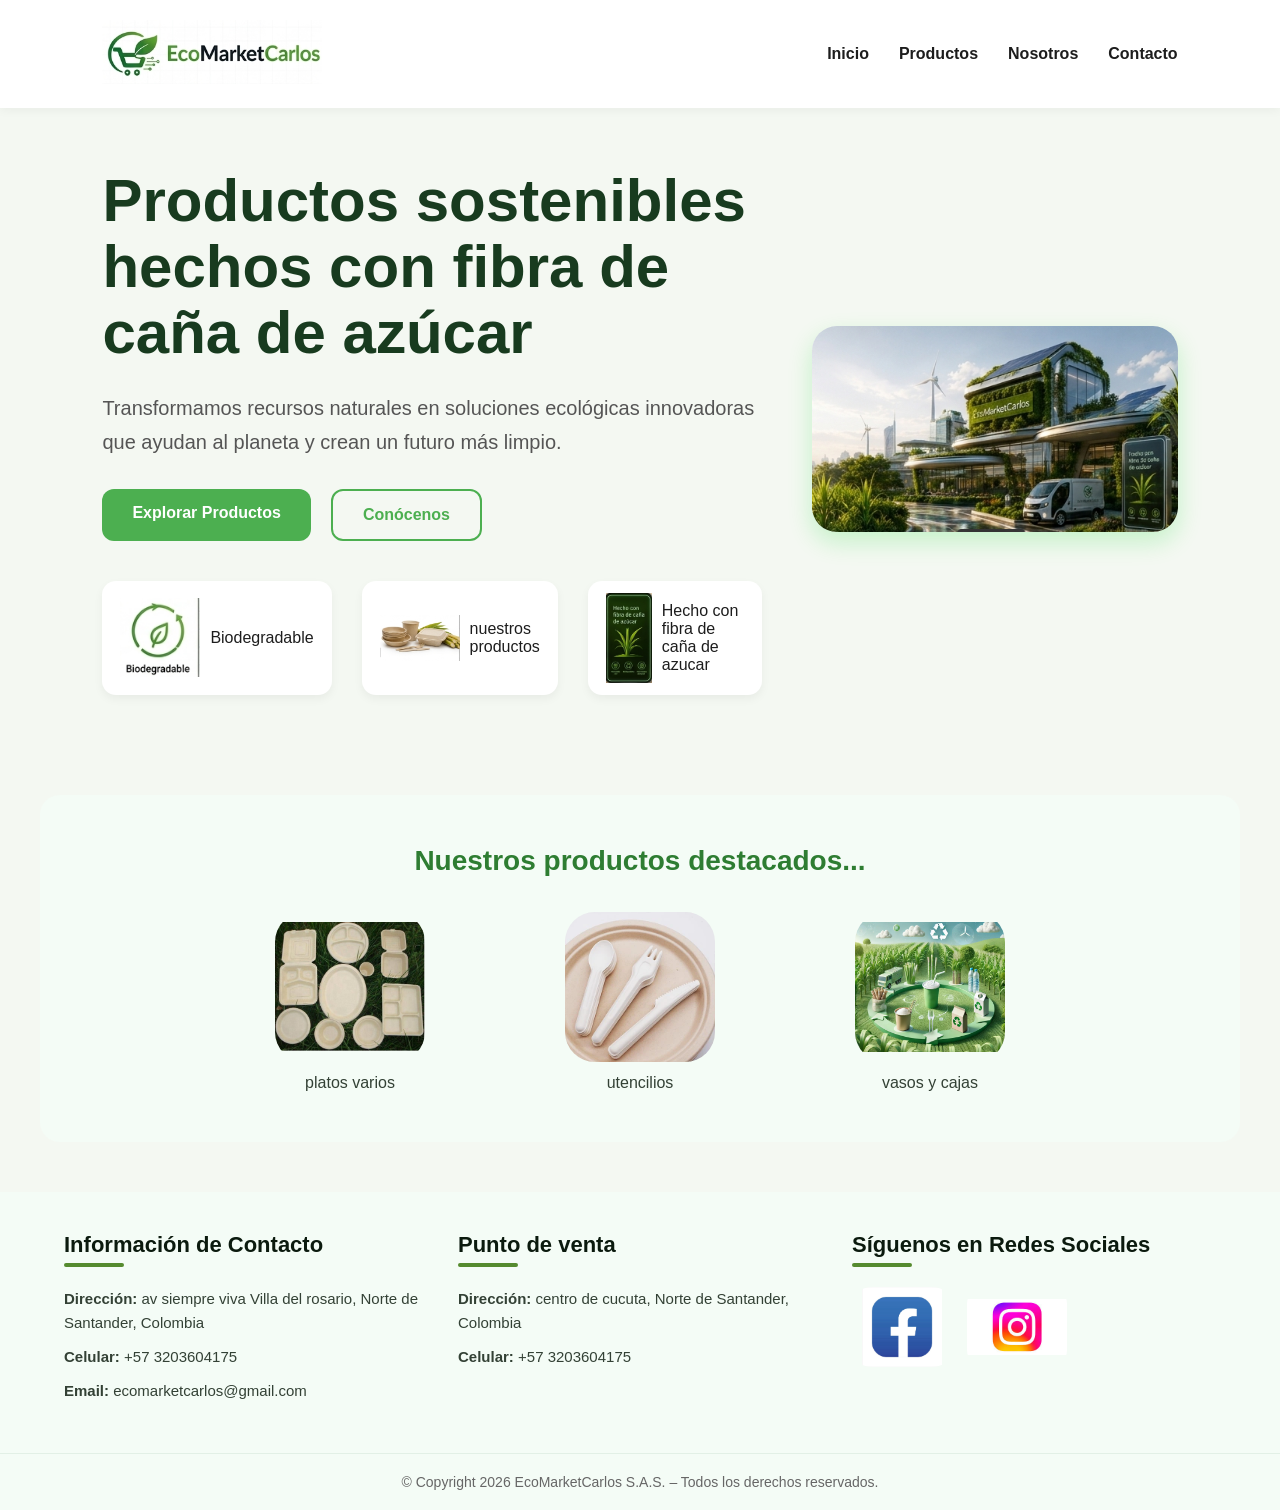
==== index.html @ f56cd826 "Segundo avance:restructuracion de archivos css crear la pagina de contacto y guardar img" ====
<!DOCTYPE html>
<html lang="es">
<head>
    <meta charset="UTF-8">
    <meta name="viewport" content="width=device-width, initial-scale=1.0">
    <title>EcoMarketCarlos</title>
    <link rel="stylesheet" href="css/main.css">
</head>
<body>
    <main class="responsive"> 
    <header>
        <div class="logo">
            <img src="img/icons/logoprincipal.png" alt="EcoMarketCarlos">
        </div>
        <nav>
        <ul class="nav-links">
            <li><a href="index.html">Inicio</a></li> 
            
            <li><a href="views/productos.html">Productos</a></li>
            <li><a href="views/sobre-nosotros.html">Nosotros</a></li>
            <li><a href="views/contacto.html">Contacto</a></li>
        </ul>
        </nav>
    </header>
        <section id="home" class="hero">

            <div class="hero-content">
        
                <div class="hero-text">
                    <h1>Productos sostenibles hechos con fibra de caña de azúcar</h1>
        
                    <p>
                        Transformamos recursos naturales en soluciones ecológicas
                        innovadoras que ayudan al planeta y crean un futuro más limpio.
                    </p>
        
                    <div class="hero-buttons">
                        <a href="views/productos.html" class="btn">
                            Explorar Productos
                        </a>
        
                        <a href="views/sobre-nosotros.html" class="btn-outline">
                            Conócenos
                        </a>
                    </div>
        
                    <div class="hero-features">
        
                        <div class="feature">
                            <img src="img/icons/biodegradable.png" alt="icono biodegradable">
                            <span>Biodegradable</span>
                        </div>
        
                        <div class="feature">
                            <img src="img/icons/vajilla.png" alt="algunos productos">
                            <span>nuestros productos</span>
                        </div>

                        <div class="feature">
                            <img src="img/icons/hechoconcaña.png" alt="icono ecológico">
                            <span>Hecho con fibra de caña de azucar</span>
                        </div>
        
                    </div>
        
                </div>
        
                <div class="hero-image">
                    <img src="img/icons/camposostenible.png" alt="EcoMarketCarlos">
                </div>
        
            </div>
        
        </section>

        <section id="home" class="destacado">
            <div class="hero-text1">
                <h2>Nuestros productos destacados...</h2>
            </div>
            <div class="hero-features1">
        
                <div class="feature1">
                    <img src="img/productos/destacados.jpg" alt="producto destacado">
                    <span>platos varios</span>
                </div>

                <div class="feature1">
                    <img src="img/productos/destacados2.webp" alt="productos destacados">
                    <span>utencilios</span>
                </div>

                <div class="feature1">
                    <img src="img/productos/destacados3.webp" alt="ecológico">
                    <span>vasos y cajas</span>
                </div>

            </div>
        </section>


            <footer class="footer">
                <div class="footer-container container">
                    
                    <div class="footer-col">
                        <h3>Información de Contacto</h3>
                        <span class="linea-decorativa"></span>
                        <ul>
                            <li><strong>Dirección:</strong> av siempre viva Villa del rosario, Norte de Santander, Colombia</li>
                            <li><strong>Celular:</strong> +57 3203604175</li>
                            <li><strong>Email:</strong> ecomarketcarlos@gmail.com</li>
                        </ul>
                    </div>
            
                    <div class="footer-col">
                        <h3>Punto de venta</h3>
                        <span class="linea-decorativa"></span>
                        <ul>
                            <li><strong>Dirección:</strong> centro de cucuta, Norte de Santander, Colombia</li>
                            <li><strong>Celular:</strong> +57 3203604175</li>
                        </ul>
                    </div>
            
                    <div class="footer-col">
                        <h3>Síguenos en Redes Sociales</h3>
                        <span class="linea-decorativa"></span>
                        <div class="footer-socials">
                            <a href="https://facebook.com" target="_blank" rel="noopener" class="social-icon fb">
                                <img src="img/icons/social-icon fb.jpg" alt="facebook">
                            </a>
                            <a href="https://instagram.com" target="_blank" rel="noopener" class="social-icon ig">
                                <img src="img/icons/social-icon ig.jpeg" alt="instagram">
                            </a>
                        </div>
                    </div>
            
                </div>
            
            <p>© Copyright 2026 EcoMarketCarlos S.A.S. – Todos los derechos reservados.</p>
        </footer>

    </main>
    
</body>
</html>
---- css/main.css ----
*{
    margin:0;
    padding:0;
    box-sizing:border-box;
}

body{
    font-family: Arial, Helvetica, sans-serif;
    background:#f4f8f2;
    color:#1d1d1d;
}
@media main {
    @media (max-width: 768px) {
        .responsive {
            flex-direction: column;
            gap: 30px;
        }
    }
    
}

header{
    display:flex;
    justify-content:space-between;
    align-items:center;
    padding:20px 8%;
    background:white;
    box-shadow:0 2px 10px rgba(0,0,0,0.05);
}

.logo img{
    width:220px;
}

.nav-links{
    display:flex;
    gap:30px;
    list-style:none;
}

.nav-links a{
    text-decoration:none;
    color:#1d1d1d;
    font-weight:600;
    transition:0.3s;
}

.nav-links a:hover{
    color:#4CAF50;
}

.hero{
    padding:60px 8%;
}

.hero-content{
    display:flex;
    align-items:center;
    justify-content:space-between;
    gap:50px;
}

.hero-text{
    flex:1;
}

.hero-text h1{
    font-size:60px;
    line-height:1.1;
    margin-bottom:25px;
    color:#183b1f;
}

.hero-text p{
    font-size:20px;
    line-height:1.7;
    margin-bottom:30px;
    color:#555;
}

.hero-buttons{
    display:flex;
    gap:20px;
    margin-bottom:40px;
}

.btn{
    background:#4CAF50;
    color:white;
    padding:15px 30px;
    border-radius:12px;
    text-decoration:none;
    font-weight:bold;
    transition:0.3s;
}

.btn:hover{
    background:#388E3C;
}

.btn-outline{
    border:2px solid #4CAF50;
    color:#4CAF50;
    padding:15px 30px;
    border-radius:12px;
    text-decoration:none;
    font-weight:bold;
    transition:0.3s;
}

.btn-outline:hover{
    background:#4CAF50;
    color:white;
}

.hero-image{
    flex:1;
}

.hero-image img{
    width:100%;
    border-radius:25px;
    box-shadow:0 10px 25px rgba(8, 218, 36, 0.2);
}
.hero-image img:hover{
    transform:scale(1.05);
    transition:0.3s;
}

.hero-features{
    display:flex;
    gap:30px;
}

.feature{
    display:flex;
    align-items:center;
    gap:10px;
    background:white;
    padding:12px 18px;
    border-radius:14px;
    box-shadow:0 4px 10px rgba(0,0,0,0.05);
}

.feature img{
    width:80px;
    height:90px;
    object-fit:contain;
}


.destacado {
    background-color: #f4fcf6; 
    padding: 50px 20px;
    border-radius: 20px;
    max-width: 1200px;
    margin: 40px auto; 
    
    display: flex;
    flex-direction: column;
    align-items: center; 
    gap: 35px;
}


.hero-text1 h2 {
    color: #2e7d32; 
    font-size: 28px;
    text-align: center;
    margin: 0;
    font-weight: 700;
}

.hero-features1 {
    display: flex;
    flex-direction: row; 
    justify-content: center; 
    gap: 140px; 
    width: 100%;
}


.feature1 {
    display: flex;
    flex-direction: column; 
    align-items: center; 
    text-align: center;
}

.feature1 img {
    width: 150px;
    height: 150px;
    object-fit: contain;
    border-radius: 20%;
    margin-bottom: 12px; /* Separa la imagen de la etiqueta de texto */
    transition: transform 0.3s ease;
}

/* Efecto elegante al pasar el cursor sobre las imágenes */
.feature1 img:hover {
    transform: scale(1.05);
}

/* El texto de tus productos (platos varios, utensilios, etc.) */
.feature1 span {
    font-size: 16px;
    color: #334135;
    font-weight: 500;
    display: block;
}

/* 5. RESPONSIVE (Si se abre en un celular, se acomodan una debajo de otra) */
@media (max-width: 768px) {
    .hero-features {
        flex-direction: column; /* Cambia de fila a columna */
        align-items: center;
        gap: 30px;
    }
}


footer {
    background-color: #f4fcf6; 
    padding: 40px 0 20px 0;
    margin-top: 50px;
    font-family: Arial, Helvetica, sans-serif;
}

/* Contenedor que alinea las 3 columnas de datos */
.footer-container {
    display: flex;
    justify-content: space-between;
    gap: 30px;
    max-width: 1200px;
    width: 90%;
    margin: 0 auto; /* Centra el contenido */
}


.footer-col {
    flex: 1;
}

.footer-col h3 {
    font-size: 22px;
    color: #0b1a0e; 
    margin-bottom: 5px
}


.linea-decorativa {
    display: block;
    width: 60px;
    height: 4px;
    background-color: #558b2f;
    margin-bottom: 20px;
    border-radius: 2px
}

/* Quitar puntos de lista*/
.footer-col ul {
    list-style: none;
    padding: 0
}

.footer-col ul li {
    font-size: 15px;
    line-height: 1.6;
    color: #334135;
    margin-bottom: 10px;
}

.footer-socials {
    display: flex;
    gap: 15px;
    margin-top: 10px;
}


.footer-socials img {
    width: 100px;  
    height: 80px;
    object-fit: contain;
    border-radius: 20%;
    transition: 0.3s;
}

.footer-socials img:hover {
    transform: scale(1.1);
}


footer > p {
    text-align: center;
    font-size: 14px;
    color: #666;
    margin-top: 40px;
    padding-top: 20px;
    border-top: 1px solid #e2f0e6;
}


@media (max-width: 768px) {
    .footer-container {
        flex-direction: column;
        gap: 30px;
    }
}
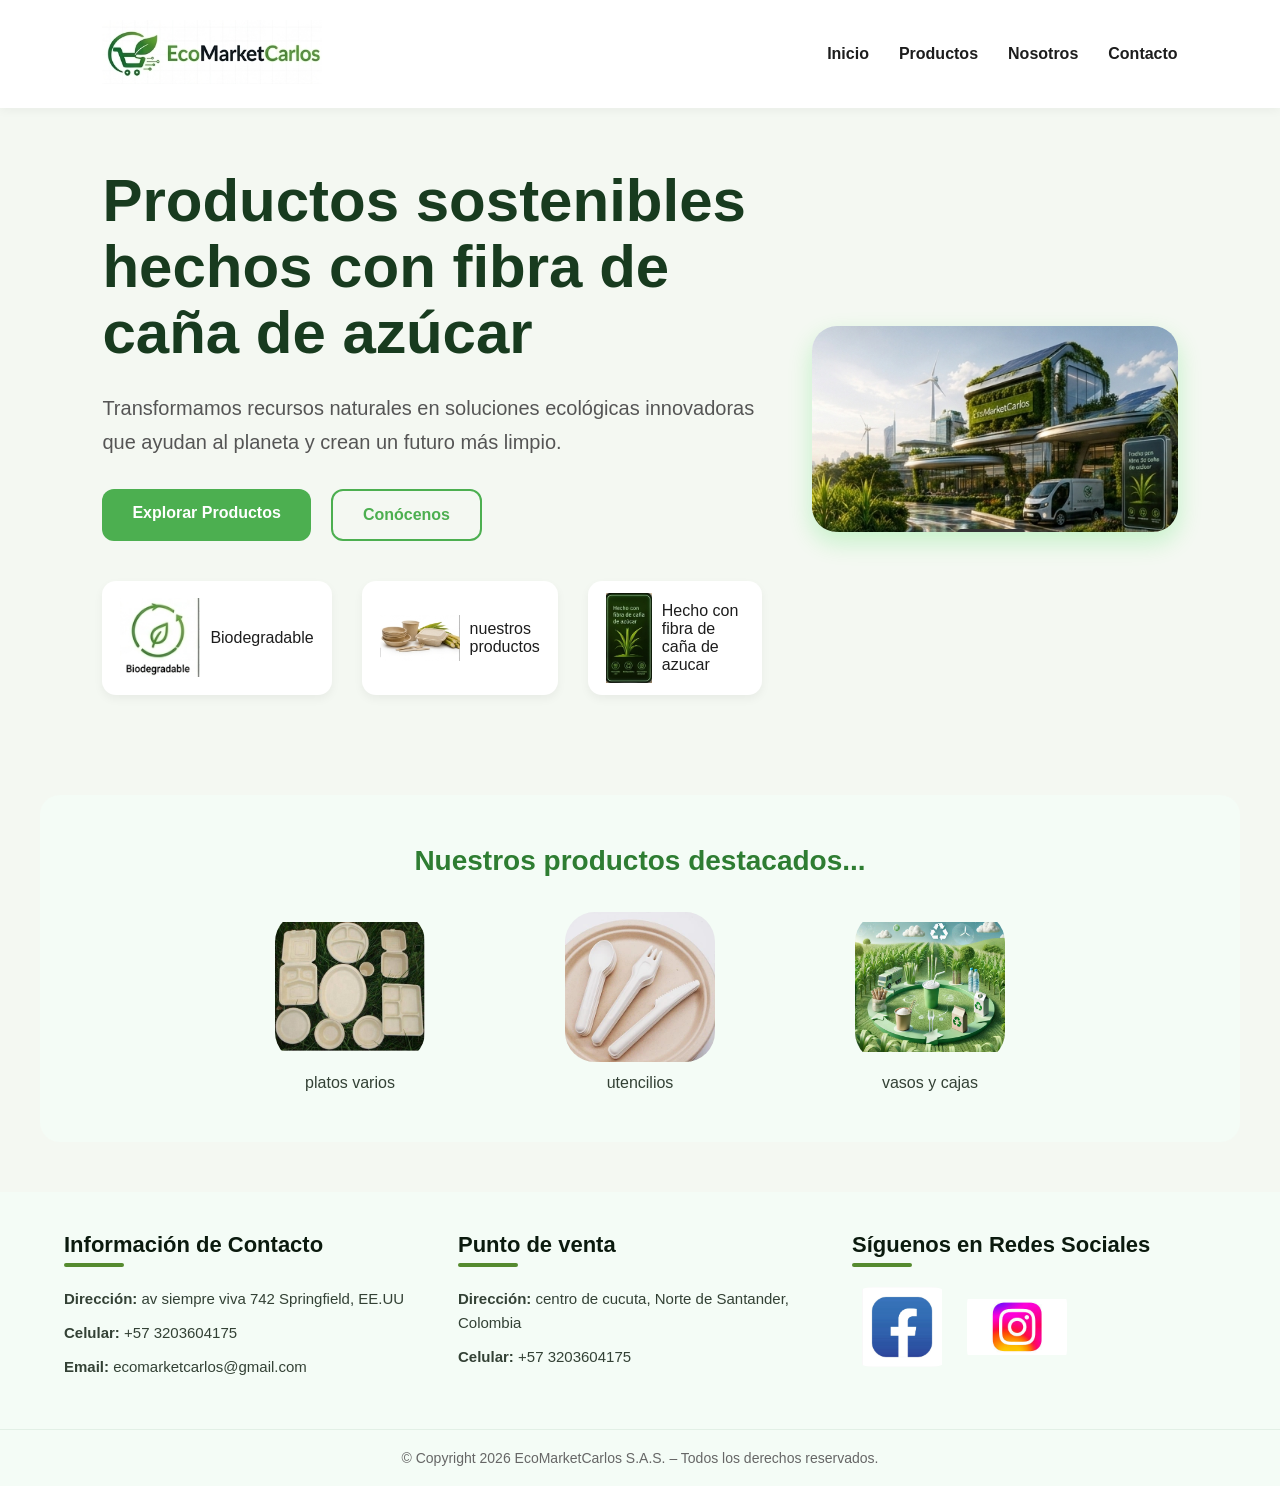
==== commit af287296: "Tercer avance: Estructura de catálogo en Grid, filtros de navegación y menú fijo" ====
--- a/index.html
+++ b/index.html
@@ -105,7 +105,7 @@
                         <h3>Información de Contacto</h3>
                         <span class="linea-decorativa"></span>
                         <ul>
-                            <li><strong>Dirección:</strong> av siempre viva Villa del rosario, Norte de Santander, Colombia</li>
+                            <li><strong>Dirección:</strong> av siempre viva 742 Springfield, EE.UU</li>
                             <li><strong>Celular:</strong> +57 3203604175</li>
                             <li><strong>Email:</strong> ecomarketcarlos@gmail.com</li>
                         </ul>
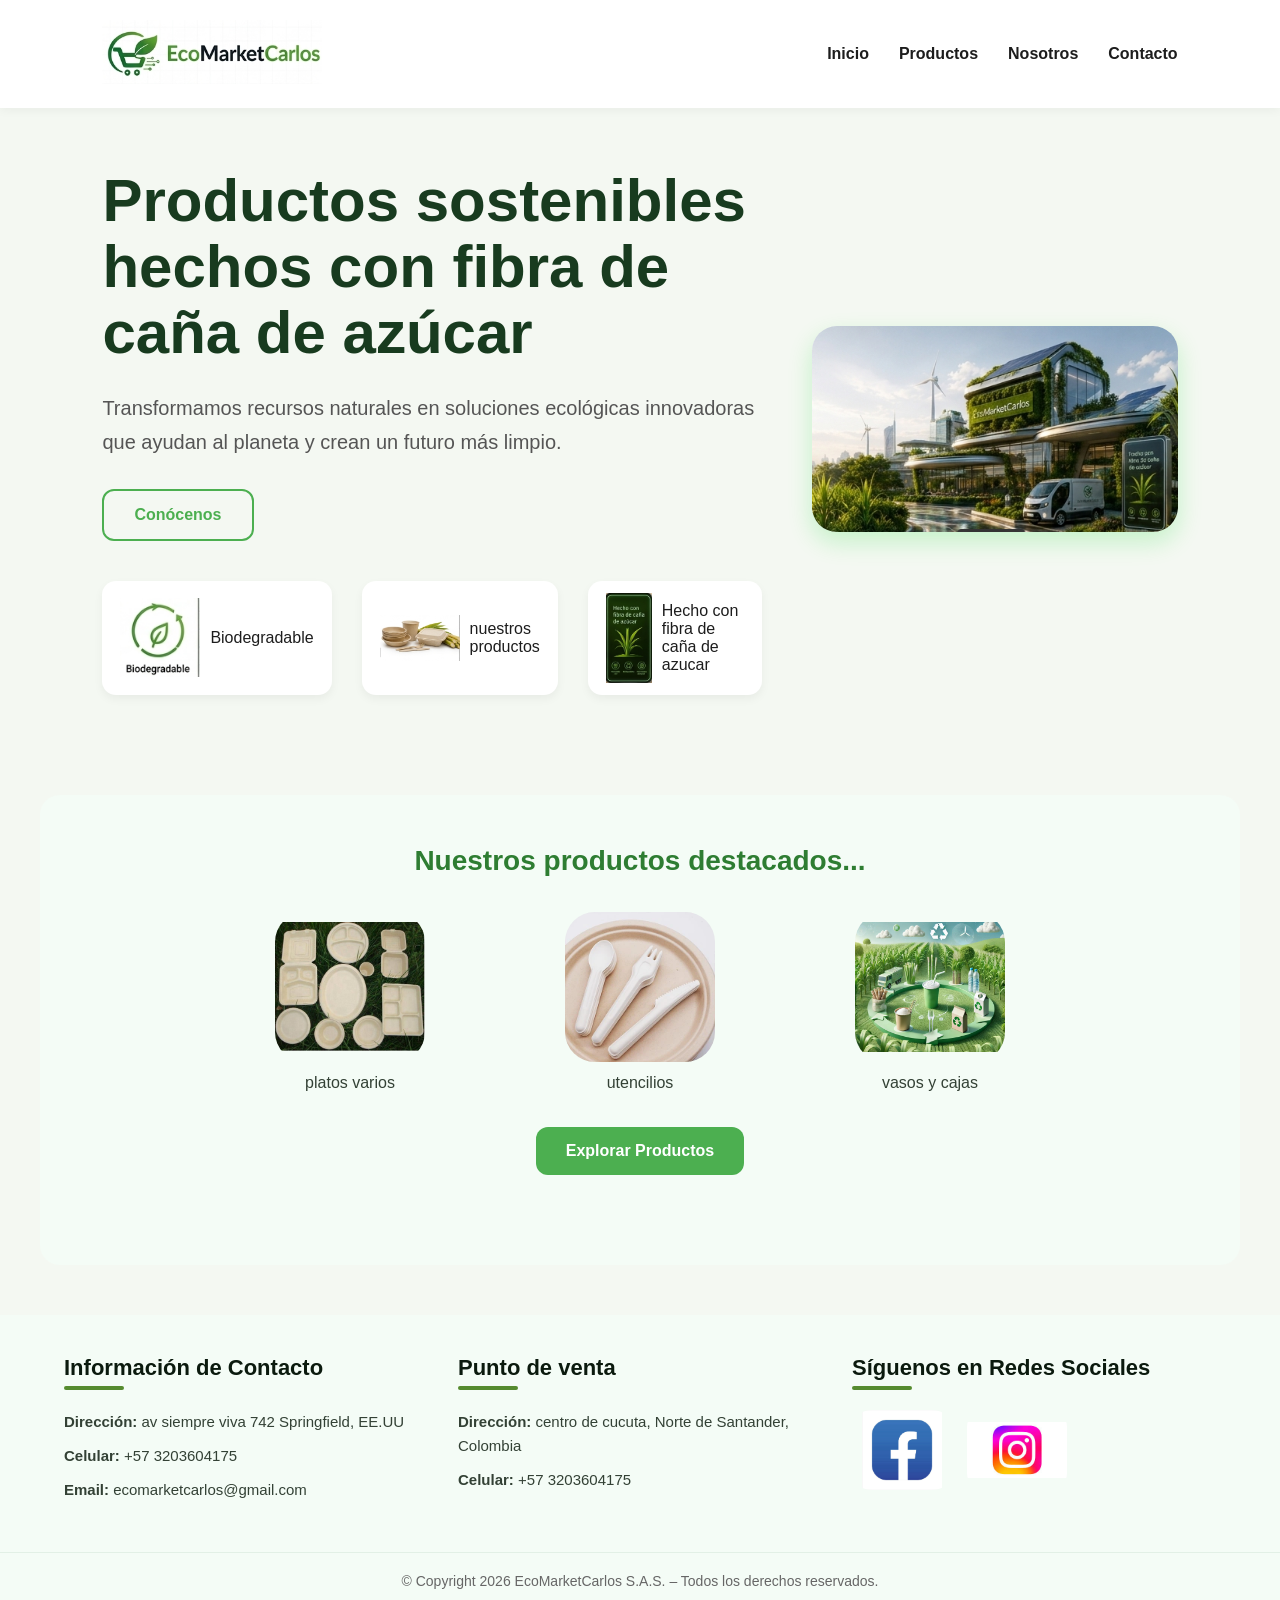
==== commit 7b401044: "Feat: Cuarto avance - Sistema de filtrado, detalles y documentacion README" ====
--- a/index.html
+++ b/index.html
@@ -35,10 +35,6 @@
                     </p>
         
                     <div class="hero-buttons">
-                        <a href="views/productos.html" class="btn">
-                            Explorar Productos
-                        </a>
-        
                         <a href="views/sobre-nosotros.html" class="btn-outline">
                             Conócenos
                         </a>
@@ -95,13 +91,18 @@
                 </div>
 
             </div>
+            <div class="hero-buttons">
+                <a href="views/productos.html" class="btn">
+                            Explorar Productos
+                        </a>
+            </div>
         </section>
 
 
             <footer class="footer">
-                <div class="footer-container container">
+                <div class="footer-container">
                     
-                    <div class="footer-col">
+                    <div class="footer-inf">
                         <h3>Información de Contacto</h3>
                         <span class="linea-decorativa"></span>
                         <ul>
@@ -111,7 +112,7 @@
                         </ul>
                     </div>
             
-                    <div class="footer-col">
+                    <div class="footer-inf">
                         <h3>Punto de venta</h3>
                         <span class="linea-decorativa"></span>
                         <ul>
@@ -120,7 +121,7 @@
                         </ul>
                     </div>
             
-                    <div class="footer-col">
+                    <div class="footer-inf">
                         <h3>Síguenos en Redes Sociales</h3>
                         <span class="linea-decorativa"></span>
                         <div class="footer-socials">
--- a/css/main.css
+++ b/css/main.css
@@ -9,15 +9,13 @@
     background:#f4f8f2;
     color:#1d1d1d;
 }
-@media main {
+
     @media (max-width: 768px) {
         .responsive {
             flex-direction: column;
             gap: 30px;
         }
     }
-    
-}
 
 header{
     display:flex;
@@ -192,16 +190,15 @@
     height: 150px;
     object-fit: contain;
     border-radius: 20%;
-    margin-bottom: 12px; /* Separa la imagen de la etiqueta de texto */
+    margin-bottom: 12px; 
     transition: transform 0.3s ease;
 }
 
-/* Efecto elegante al pasar el cursor sobre las imágenes */
+
 .feature1 img:hover {
     transform: scale(1.05);
 }
 
-/* El texto de tus productos (platos varios, utensilios, etc.) */
 .feature1 span {
     font-size: 16px;
     color: #334135;
@@ -209,7 +206,7 @@
     display: block;
 }
 
-/* 5. RESPONSIVE (Si se abre en un celular, se acomodan una debajo de otra) */
+
 @media (max-width: 768px) {
     .hero-features {
         flex-direction: column; /* Cambia de fila a columna */
@@ -226,7 +223,6 @@
     font-family: Arial, Helvetica, sans-serif;
 }
 
-/* Contenedor que alinea las 3 columnas de datos */
 .footer-container {
     display: flex;
     justify-content: space-between;
@@ -236,17 +232,15 @@
     margin: 0 auto; /* Centra el contenido */
 }
 
-
-.footer-col {
+.footer-inf {
     flex: 1;
 }
 
-.footer-col h3 {
+.footer-inf h3 {
     font-size: 22px;
     color: #0b1a0e; 
     margin-bottom: 5px
 }
-
 
 .linea-decorativa {
     display: block;
@@ -257,13 +251,12 @@
     border-radius: 2px
 }
 
-/* Quitar puntos de lista*/
-.footer-col ul {
+.footer-inf ul {
     list-style: none;
     padding: 0
 }
 
-.footer-col ul li {
+.footer-inf ul li {
     font-size: 15px;
     line-height: 1.6;
     color: #334135;
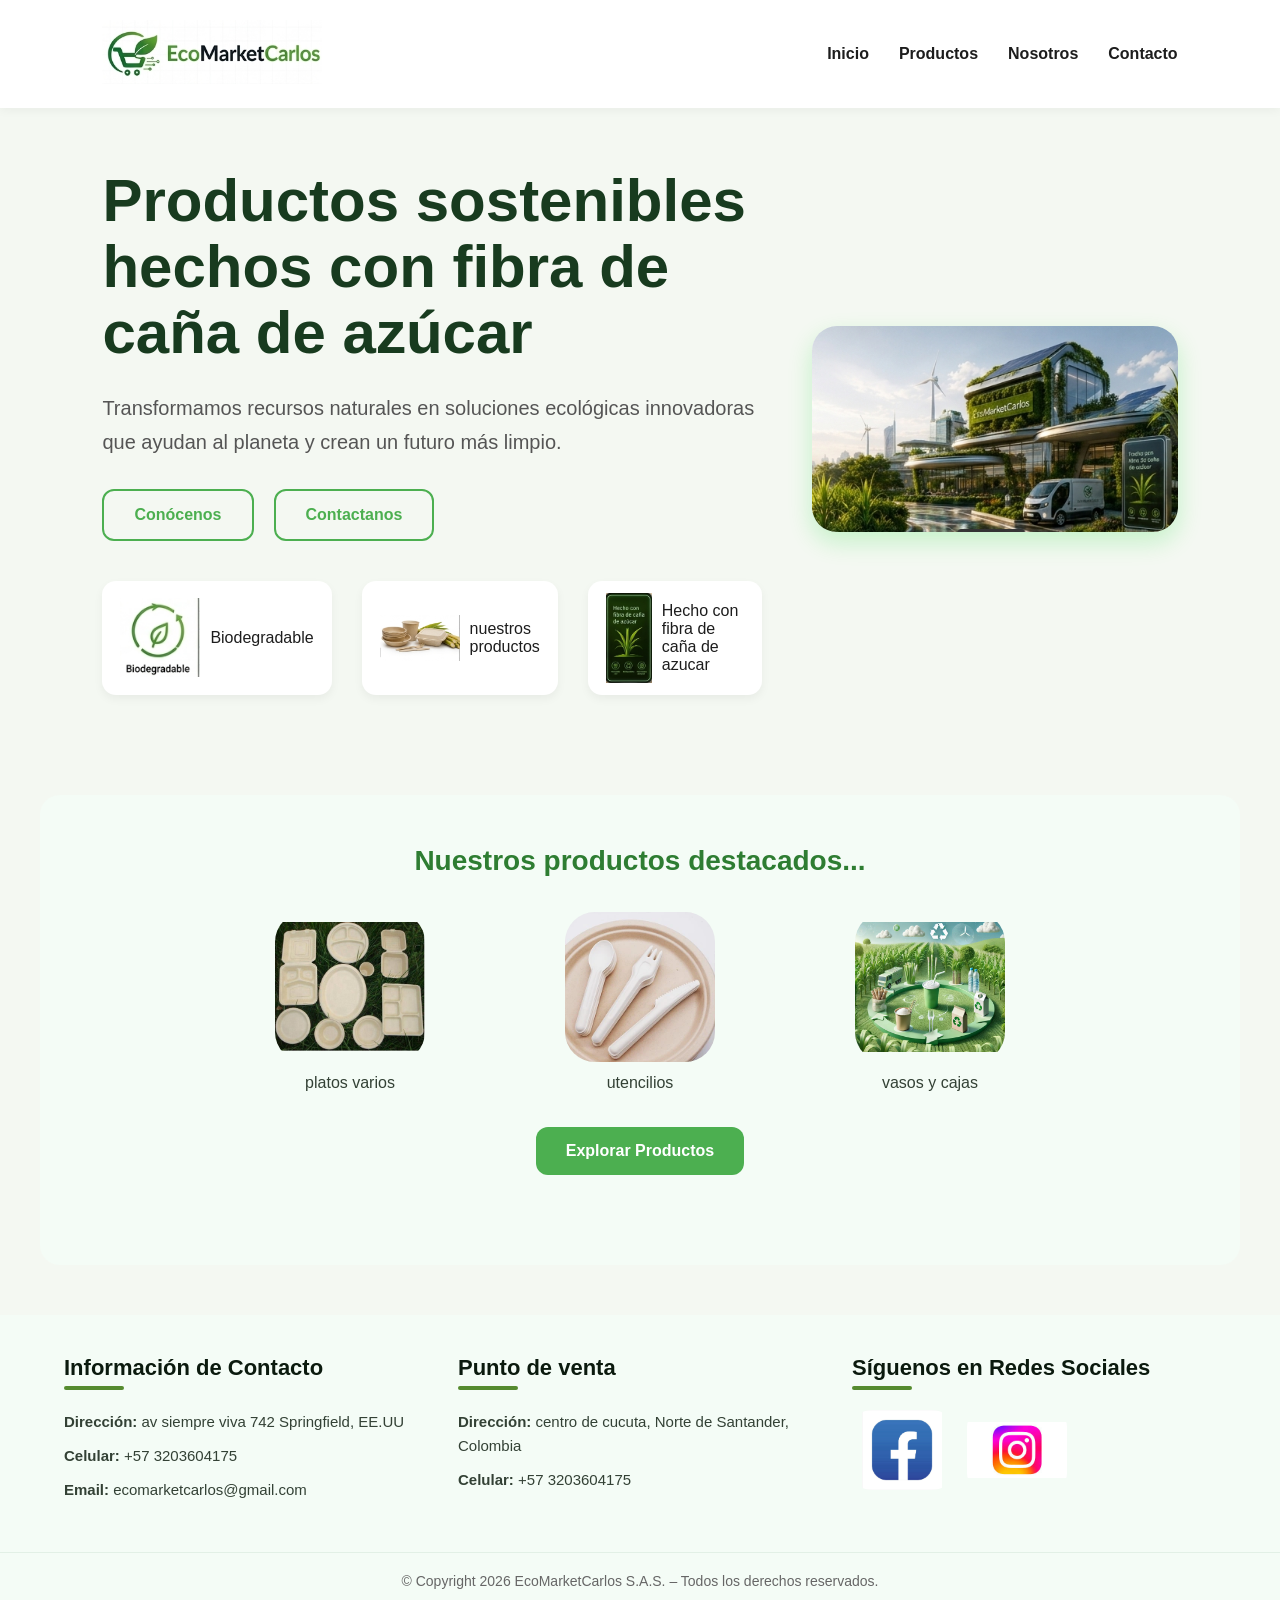
==== commit ae830f73: "quinto avance: Diseño responsive del catálogo y variables CSS" ====
--- a/index.html
+++ b/index.html
@@ -4,6 +4,7 @@
     <meta charset="UTF-8">
     <meta name="viewport" content="width=device-width, initial-scale=1.0">
     <title>EcoMarketCarlos</title>
+    <link rel="icon" href="img/icons/iconotitulo.svg" type="image/svg+xml">
     <link rel="stylesheet" href="css/main.css">
 </head>
 <body>
@@ -37,6 +38,9 @@
                     <div class="hero-buttons">
                         <a href="views/sobre-nosotros.html" class="btn-outline">
                             Conócenos
+                        </a>
+                        <a href="views/contacto.html" class="btn-outline">
+                            Contactanos
                         </a>
                     </div>
         
--- a/css/main.css
+++ b/css/main.css
@@ -1,168 +1,184 @@
-*{
-    margin:0;
-    padding:0;
-    box-sizing:border-box;
-}
-
-body{
+:root {
+    --color-principal: #4CAF50;
+    --color-principal-hover: #388E3C;
+    --color-texto-oscuro: #1d1d1d;
+    --color-texto-medio: #555555;
+    --color-texto-claro: #666666;
+    --verde-titulo: #183b1f;
+    --verde-subtitulo: #2e7d32;
+    --verde-decorativo: #558b2f;
+    --verde-texto-card: #334135;
+    --fondo-pagina: #f4f8f2;
+    --fondo-seccion: #f4fcf6;
+    --fondo-blanco: #ffffff;
+    --borde-footer: #e2f0e6;
+    --sombra-suave: rgba(0, 0, 0, 0.05);
+    --sombra-hero-img: rgba(8, 218, 36, 0.2);
+}
+
+* {
+    margin: 0;
+    padding: 0;
+    box-sizing: border-box;
+}
+
+body {
     font-family: Arial, Helvetica, sans-serif;
-    background:#f4f8f2;
-    color:#1d1d1d;
-}
-
-    @media (max-width: 768px) {
-        .responsive {
-            flex-direction: column;
-            gap: 30px;
-        }
+    background: var(--fondo-pagina);
+    color: var(--color-texto-oscuro);
+}
+
+@media (max-width: 768px) {
+    .responsive {
+        flex-direction: column;
+        gap: 30px;
     }
-
-header{
-    display:flex;
-    justify-content:space-between;
-    align-items:center;
-    padding:20px 8%;
-    background:white;
-    box-shadow:0 2px 10px rgba(0,0,0,0.05);
-}
-
-.logo img{
-    width:220px;
-}
-
-.nav-links{
-    display:flex;
-    gap:30px;
-    list-style:none;
-}
-
-.nav-links a{
-    text-decoration:none;
-    color:#1d1d1d;
-    font-weight:600;
-    transition:0.3s;
-}
-
-.nav-links a:hover{
-    color:#4CAF50;
-}
-
-.hero{
-    padding:60px 8%;
-}
-
-.hero-content{
-    display:flex;
-    align-items:center;
-    justify-content:space-between;
-    gap:50px;
-}
-
-.hero-text{
-    flex:1;
-}
-
-.hero-text h1{
-    font-size:60px;
-    line-height:1.1;
-    margin-bottom:25px;
-    color:#183b1f;
-}
-
-.hero-text p{
-    font-size:20px;
-    line-height:1.7;
-    margin-bottom:30px;
-    color:#555;
-}
-
-.hero-buttons{
-    display:flex;
-    gap:20px;
-    margin-bottom:40px;
-}
-
-.btn{
-    background:#4CAF50;
-    color:white;
-    padding:15px 30px;
-    border-radius:12px;
-    text-decoration:none;
-    font-weight:bold;
-    transition:0.3s;
-}
-
-.btn:hover{
-    background:#388E3C;
-}
-
-.btn-outline{
-    border:2px solid #4CAF50;
-    color:#4CAF50;
-    padding:15px 30px;
-    border-radius:12px;
-    text-decoration:none;
-    font-weight:bold;
-    transition:0.3s;
-}
-
-.btn-outline:hover{
-    background:#4CAF50;
-    color:white;
-}
-
-.hero-image{
-    flex:1;
-}
-
-.hero-image img{
-    width:100%;
-    border-radius:25px;
-    box-shadow:0 10px 25px rgba(8, 218, 36, 0.2);
-}
-.hero-image img:hover{
-    transform:scale(1.05);
-    transition:0.3s;
-}
-
-.hero-features{
-    display:flex;
-    gap:30px;
-}
-
-.feature{
-    display:flex;
-    align-items:center;
-    gap:10px;
-    background:white;
-    padding:12px 18px;
-    border-radius:14px;
-    box-shadow:0 4px 10px rgba(0,0,0,0.05);
-}
-
-.feature img{
-    width:80px;
-    height:90px;
-    object-fit:contain;
-}
-
+}
+
+header {
+    display: flex;
+    justify-content: space-between;
+    align-items: center;
+    padding: 20px 8%;
+    background: var(--fondo-blanco);
+    box-shadow: 0 2px 10px var(--sombra-suave);
+}
+
+.logo img {
+    width: 220px;
+}
+
+.nav-links {
+    display: flex;
+    gap: 30px;
+    list-style: none;
+}
+
+.nav-links a {
+    text-decoration: none;
+    color: var(--color-texto-oscuro);
+    font-weight: 600;
+    transition: 0.3s;
+}
+
+.nav-links a:hover {
+    color: var(--color-principal);
+}
+
+.hero {
+    padding: 60px 8%;
+}
+
+.hero-content {
+    display: flex;
+    align-items: center;
+    justify-content: space-between;
+    gap: 50px;
+}
+
+.hero-text {
+    flex: 1;
+}
+
+.hero-text h1 {
+    font-size: 60px;
+    line-height: 1.1;
+    margin-bottom: 25px;
+    color: var(--verde-titulo);
+}
+
+.hero-text p {
+    font-size: 20px;
+    line-height: 1.7;
+    margin-bottom: 30px;
+    color: var(--color-texto-medio);
+}
+
+.hero-buttons {
+    display: flex;
+    gap: 20px;
+    margin-bottom: 40px;
+}
+
+.btn {
+    background: var(--color-principal);
+    color: var(--fondo-blanco);
+    padding: 15px 30px;
+    border-radius: 12px;
+    text-decoration: none;
+    font-weight: bold;
+    transition: 0.3s;
+}
+
+.btn:hover {
+    background: var(--color-principal-hover);
+}
+
+.btn-outline {
+    border: 2px solid var(--color-principal);
+    color: var(--color-principal);
+    padding: 15px 30px;
+    border-radius: 12px;
+    text-decoration: none;
+    font-weight: bold;
+    transition: 0.3s;
+}
+
+.btn-outline:hover {
+    background: var(--color-principal);
+    color: var(--fondo-blanco);
+}
+
+.hero-image {
+    flex: 1;
+}
+
+.hero-image img {
+    width: 100%;
+    border-radius: 25px;
+    box-shadow: 0 10px 25px var(--sombra-hero-img);
+}
+
+.hero-image img:hover {
+    transform: scale(1.05);
+    transition: 0.3s;
+}
+
+.hero-features {
+    display: flex;
+    gap: 30px;
+}
+
+.feature {
+    display: flex;
+    align-items: center;
+    gap: 10px;
+    background: var(--fondo-blanco);
+    padding: 12px 18px;
+    border-radius: 14px;
+    box-shadow: 0 4px 10px var(--sombra-suave);
+}
+
+.feature img {
+    width: 80px;
+    height: 90px;
+    object-fit: contain;
+}
 
 .destacado {
-    background-color: #f4fcf6; 
+    background-color: var(--fondo-seccion); 
     padding: 50px 20px;
     border-radius: 20px;
     max-width: 1200px;
     margin: 40px auto; 
-    
     display: flex;
     flex-direction: column;
     align-items: center; 
     gap: 35px;
 }
 
-
 .hero-text1 h2 {
-    color: #2e7d32; 
+    color: var(--verde-subtitulo); 
     font-size: 28px;
     text-align: center;
     margin: 0;
@@ -176,7 +192,6 @@
     gap: 140px; 
     width: 100%;
 }
-
 
 .feature1 {
     display: flex;
@@ -194,30 +209,27 @@
     transition: transform 0.3s ease;
 }
 
-
 .feature1 img:hover {
     transform: scale(1.05);
 }
 
 .feature1 span {
     font-size: 16px;
-    color: #334135;
+    color: var(--verde-texto-card);
     font-weight: 500;
     display: block;
 }
 
-
 @media (max-width: 768px) {
     .hero-features {
-        flex-direction: column; /* Cambia de fila a columna */
+        flex-direction: column; 
         align-items: center;
         gap: 30px;
     }
 }
 
-
 footer {
-    background-color: #f4fcf6; 
+    background-color: var(--fondo-seccion); 
     padding: 40px 0 20px 0;
     margin-top: 50px;
     font-family: Arial, Helvetica, sans-serif;
@@ -229,7 +241,7 @@
     gap: 30px;
     max-width: 1200px;
     width: 90%;
-    margin: 0 auto; /* Centra el contenido */
+    margin: 0 auto;
 }
 
 .footer-inf {
@@ -238,28 +250,28 @@
 
 .footer-inf h3 {
     font-size: 22px;
-    color: #0b1a0e; 
-    margin-bottom: 5px
+    color: #0b1a0e;
+    margin-bottom: 5px;
 }
 
 .linea-decorativa {
     display: block;
     width: 60px;
     height: 4px;
-    background-color: #558b2f;
+    background-color: var(--verde-decorativo);
     margin-bottom: 20px;
-    border-radius: 2px
+    border-radius: 2px;
 }
 
 .footer-inf ul {
     list-style: none;
-    padding: 0
+    padding: 0;
 }
 
 .footer-inf ul li {
     font-size: 15px;
     line-height: 1.6;
-    color: #334135;
+    color: var(--verde-texto-card);
     margin-bottom: 10px;
 }
 
@@ -268,7 +280,6 @@
     gap: 15px;
     margin-top: 10px;
 }
-
 
 .footer-socials img {
     width: 100px;  
@@ -282,16 +293,14 @@
     transform: scale(1.1);
 }
 
-
 footer > p {
     text-align: center;
     font-size: 14px;
-    color: #666;
+    color: var(--color-texto-claro);
     margin-top: 40px;
     padding-top: 20px;
-    border-top: 1px solid #e2f0e6;
-}
-
+    border-top: 1px solid var(--borde-footer);
+}
 
 @media (max-width: 768px) {
     .footer-container {
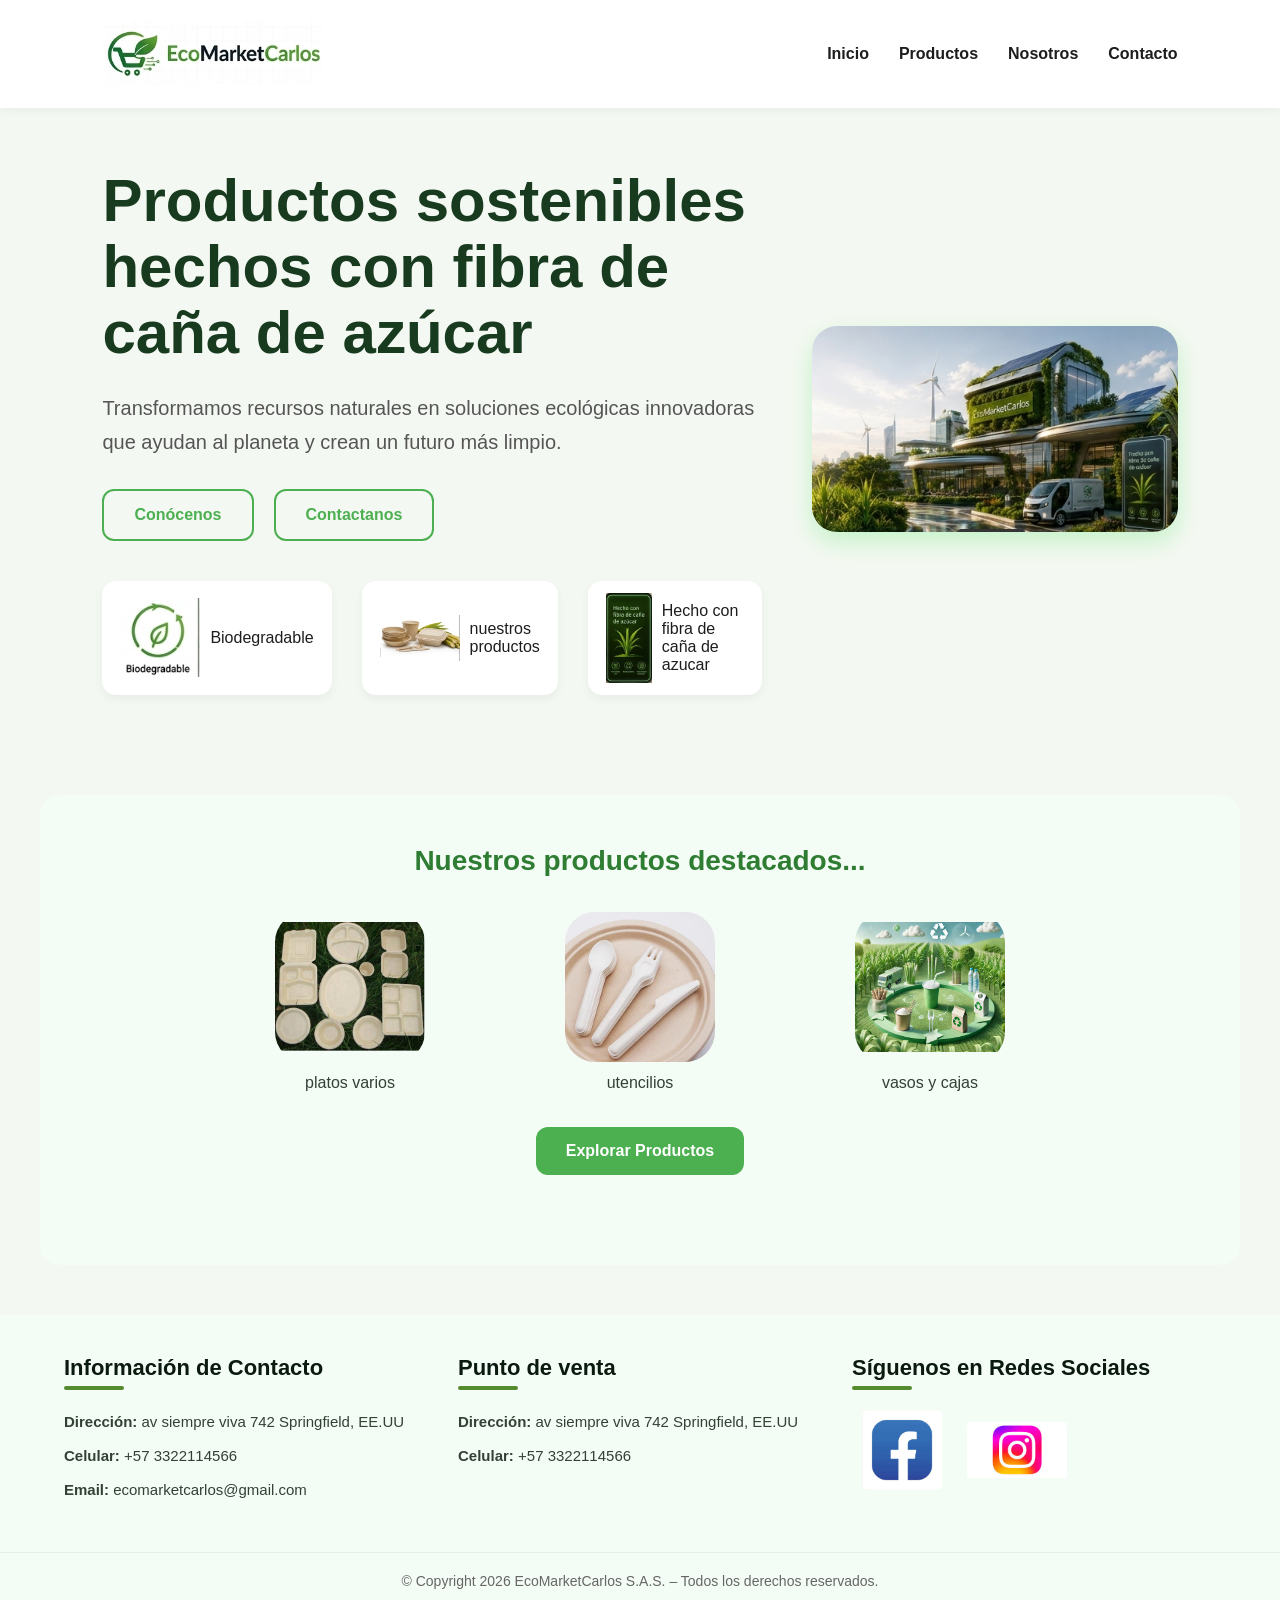
==== commit 1c2b9ba5: "modificacion de algunos detalles" ====
--- a/index.html
+++ b/index.html
@@ -111,7 +111,7 @@
                         <span class="linea-decorativa"></span>
                         <ul>
                             <li><strong>Dirección:</strong> av siempre viva 742 Springfield, EE.UU</li>
-                            <li><strong>Celular:</strong> +57 3203604175</li>
+                            <li><strong>Celular:</strong> +57 3322114566</li>
                             <li><strong>Email:</strong> ecomarketcarlos@gmail.com</li>
                         </ul>
                     </div>
@@ -120,8 +120,8 @@
                         <h3>Punto de venta</h3>
                         <span class="linea-decorativa"></span>
                         <ul>
-                            <li><strong>Dirección:</strong> centro de cucuta, Norte de Santander, Colombia</li>
-                            <li><strong>Celular:</strong> +57 3203604175</li>
+                            <li><strong>Dirección:</strong> av siempre viva 742 Springfield, EE.UU</li>
+                            <li><strong>Celular:</strong> +57 3322114566</li>
                         </ul>
                     </div>
             
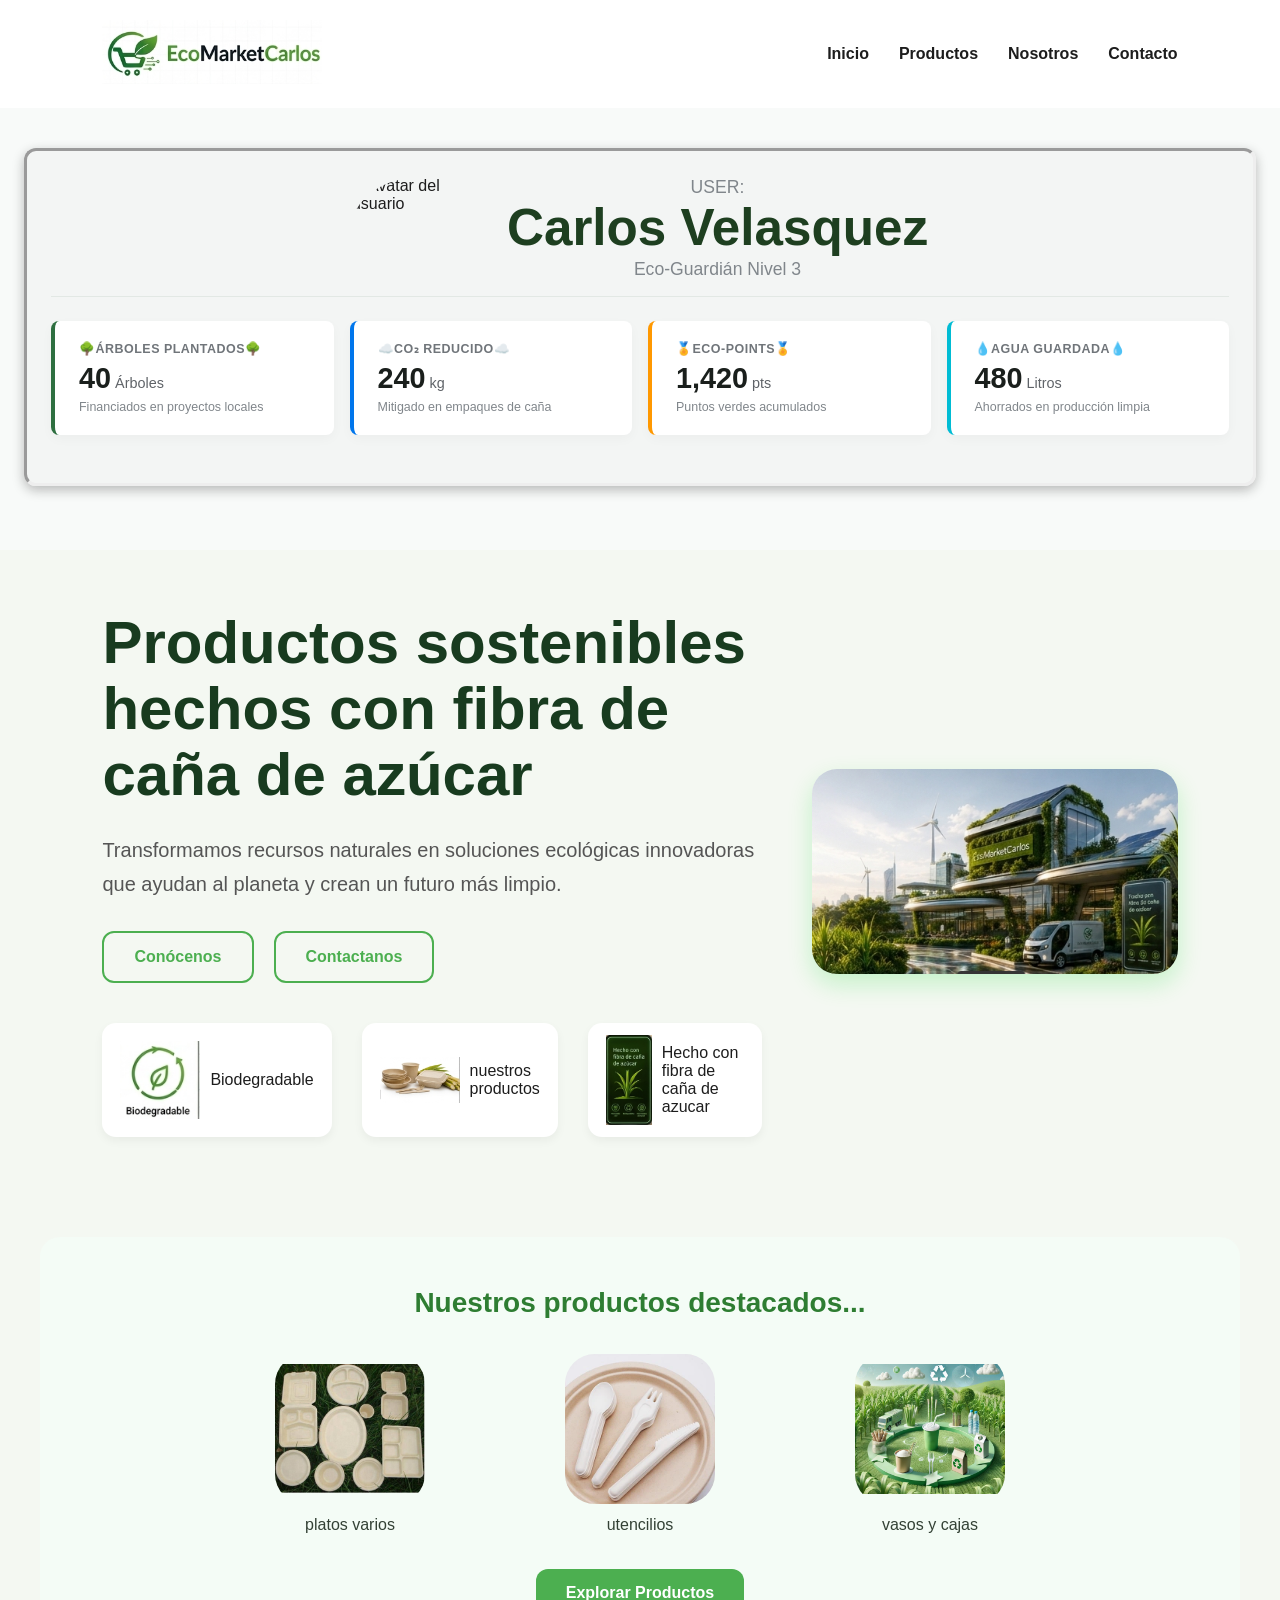
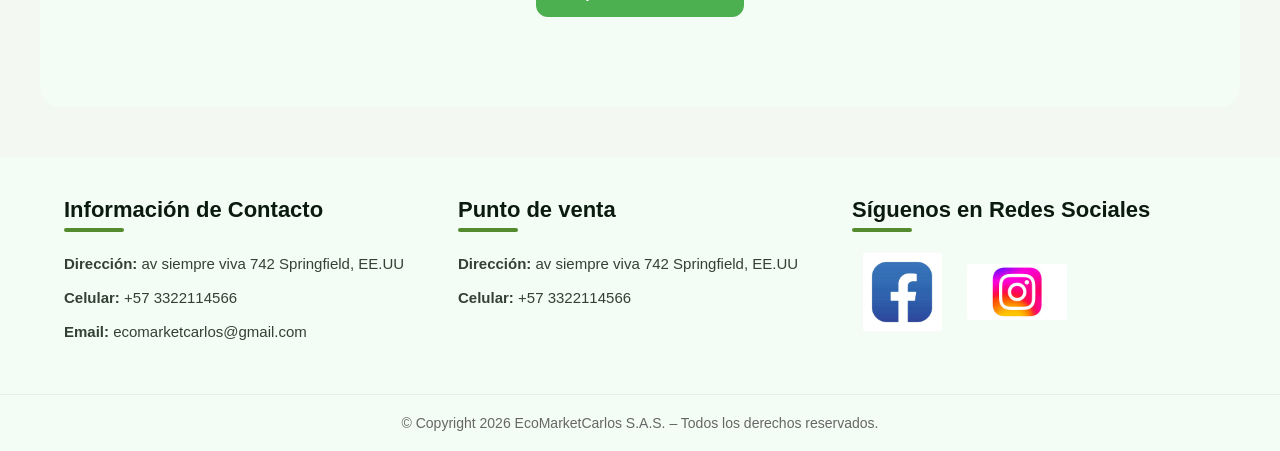
==== commit 4339309d: "feat:examen dashboard" ====
--- a/index.html
+++ b/index.html
@@ -23,6 +23,86 @@
         </ul>
         </nav>
     </header>
+
+            <section class="dashboard">
+
+                <div class="profile-widget">
+                    <div class="profile-header">
+                        <img src="https://pbs.twimg.com/media/CvNSChYWEAAUKeg.jpg" alt="Avatar del usuario" class="avatar">
+                        <div class="user-info">
+                        <p>USER:</p>
+                        <h2>Carlos Velasquez</h2>
+                        <p>Eco-Guardián Nivel 3</p>
+                        </div>
+                    </div>
+    
+                <div class="grid">
+                
+                <a href="#arboles" class="card card-border-green">
+                    <div class="title">🌳ÁRBOLES PLANTADOS🌳</div>
+                    <div class="value">40 <small>Árboles</small></div>
+                    <div class="subtitle">Financiados en proyectos locales</div>
+                </a>
+            
+                <a href="#co2" class="card card-border-blue">
+                    <div class="title">☁️CO₂ REDUCIDO☁️</div>
+                    <div class="value">240 <small>kg</small></div>
+                    <div class="subtitle">Mitigado en empaques de caña</div>
+                </a>
+            
+                <a href="#points" class="card card-border-orange">
+                    <div class="title">🏅ECO-POINTS🏅</div>
+                    <div class="value">1,420 <small>pts</small></div>
+                    <div class="subtitle">Puntos verdes acumulados</div>
+                </a>
+            
+                <a href="#agua" class="card card-border-cyan">
+                    <div class="title">💧AGUA GUARDADA💧</div>
+                    <div class="value">480 <small>Litros</small></div>
+                    <div class="subtitle">Ahorrados en producción limpia</div>
+                </a>
+            
+                </div>
+            
+                <div class="container">
+                
+                <div id="arboles" class="panel">
+                    <h3>🌳 Historial de Reforestación Activa</h3>
+                    <div class="chart-sim">
+                    <div class="bar" style="height: 20%;" data-txt="Ene:04/2026"></div>
+                    <div class="bar" style="height: 45%;" data-txt="Feb:07/2026"></div>
+                    <div class="bar" style="height: 70%;" data-txt="Mar:12/2026"></div>
+                    <div class="bar" style="height: 90%;" data-txt="abril:18/2026"></div>
+                    </div>
+                    <a href="#" class="close-btn">✕ Cerrar detalle</a>
+                </div>
+            
+                <div id="co2" class="panel">
+                    <h3>☁️ Desglose de Emisiones de CO₂ Mitigadas</h3>
+                    <p>Este mes has evitado el equivalente al impacto de un coche recorriendo 1,200 km gracias al uso de materiales compostables.</p>
+                    <a href="#" class="close-btn">✕ Cerrar detalle</a>
+                </div>
+            
+                <div id="points" class="panel">
+                    <h3>🏅 Últimos Movimientos de Eco-Points</h3>
+                    <div class="informacion2">
+                    <div class="item"><span>🛒 Compra EcoMarketCarlos</span> <strong>+150 pts</strong></div>
+                    <div class="item"><span>🔋 Uso Calculadora Huella</span> <strong>+50 pts</strong></div>
+                    </div>
+                    <a href="#" class="close-btn">✕ Cerrar detalle</a>
+                </div>
+            
+                <div id="agua" class="panel">
+                    <h3>💧 Impacto de Conservación Hídrica</h3>
+                    <p>Tus 480 Litros guardados equivalen al agua necesaria para mantener un árbol nativo hidratado durante todo un año.</p>
+                    <a href="#" class="close-btn">✕ Cerrar detalle</a>
+                </div>
+            
+                </div>
+            
+            </section>
+
+        
         <section id="home" class="hero">
 
             <div class="hero-content">
--- a/css/main.css
+++ b/css/main.css
@@ -44,6 +44,7 @@
     box-shadow: 0 2px 10px var(--sombra-suave);
 }
 
+
 .logo img {
     width: 220px;
 }
@@ -137,11 +138,12 @@
     width: 100%;
     border-radius: 25px;
     box-shadow: 0 10px 25px var(--sombra-hero-img);
+    animation: palpitar 4.9s ease-in-out infinite;
 }
 
 .hero-image img:hover {
-    transform: scale(1.05);
-    transition: 0.3s;
+    animation: none;
+    transform: scale(0.9);
 }
 
 .hero-features {
@@ -287,10 +289,24 @@
     object-fit: contain;
     border-radius: 20%;
     transition: 0.3s;
+    animation: palpitar 1.5s ease-in-out infinite;
 }
 
 .footer-socials img:hover {
-    transform: scale(1.1);
+    animation-play-state: paused;
+    transform: scale(1.05);
+}
+
+@keyframes palpitar {
+    0% {
+        transform: scale(1);
+    }
+    50% {
+        transform: scale(1.1); 
+    }
+    100% {
+        transform: scale(1); 
+    }
 }
 
 footer > p {
@@ -307,4 +323,208 @@
         flex-direction: column;
         gap: 30px;
     }
+}
+
+/* --- examen dashboard --- */
+
+.dashboard {
+    background-color: #f8faf9;
+    padding: 2.5rem 1.5rem;
+    font-family: 'Segoe UI', Tahoma, Verdana, sans-serif;
+}
+
+.profile-widget {
+    background: #44444407;
+    padding: 1.5rem;
+    border-radius: 12px;
+    box-shadow: 0 4px 12px rgba(17, 17, 17, 0.281);
+    margin-bottom: 1.5rem;
+    border-style:inset;
+}
+
+.profile-header {
+    display: flex;
+    justify-content: center;
+    align-items: center;
+    gap: 15px; 
+    margin-bottom: 1.5rem;
+    padding-bottom: 1rem;
+    border-bottom: 1px solid #e2e8e4;
+}
+
+.avatar {
+    width: 140px;
+    height: 100px;
+    border-radius: 50%; 
+    object-fit: cover;
+}
+
+.avatar:hover {
+    transform: scale(1.05);
+    transition: transform 0.3s ease;
+}
+
+.user-info h2 {
+    margin: 0;
+    font-size: 3.2rem;
+    color: #1e3f20;
+}
+
+.user-info p {
+    margin: 2px 0 0 0;
+    font-size: 1.1rem;
+    color: #80868b;
+    text-align: center;
+}
+
+.grid {
+    display: flex;
+    gap: 16px ;
+    flex-wrap: wrap;
+    margin-bottom: 1.5rem;
+}
+
+
+.card {
+    
+    flex: 1;
+    min-width: 220px;
+    background: #ffffff;
+    padding: 1.25rem 1.5rem;
+    border-radius: 8px;
+    box-shadow: 0 4px 12px rgba(0, 0, 0, 0.03);
+    text-decoration: none;
+    display: flex;
+    flex-direction: column;
+    position: relative;
+    transition: transform 0.2s, box-shadow 0.2s;
+    border-left: 4px solid #e0e0e0;
+}
+
+.card:hover {
+    transform: translateY(-2px);
+    box-shadow: 0 6px 16px rgba(0, 0, 0, 0.06);
+}
+
+.card-border-green { border-left-color: #2e6f40;}
+.card-border-blue { border-left-color: #0076ec; }
+.card-border-orange { border-left-color: #ff9800; }
+.card-border-cyan { border-left-color: #00bcd4; }
+
+
+.title {
+    font-size: 0.78rem;
+    font-weight: 700;
+    color: #70757a;
+    letter-spacing: 0.5px;
+    margin-bottom: 6px;
+}
+
+.value {
+    font-size: 1.8rem;
+    font-weight: 700;
+    color: #1a1f1c;
+    margin-bottom: 4px;
+    display: flex;
+    align-items: baseline;
+    gap: 4px;
+}
+
+.value small {
+    font-size: 0.9rem;
+    font-weight: 500;
+    color: #5f6368;
+}
+
+.subtitle {
+    font-size: 0.78rem;
+    color: #80868b;
+    line-height: 1.3;
+}
+
+
+.panel {
+    display:none;
+    background: #ffffff;
+    border: 1px solid #e2e8e4;
+    padding: 1.5rem;
+    border-radius: 8px;
+    margin-top: 1rem;
+    box-shadow: inset 0 2px 4px rgba(0,0,0,0.01);
+    animation: slideDownKPI 0.25s ease-out;
+    scroll-margin-top: 320px;
+}
+
+
+.panel:target {
+    display: block;
+}
+
+
+.panel h3 {
+    margin: 0 0 10px 0;
+    color: #1e3f20;
+    font-size: 1.1rem;
+}
+.panel p {
+    margin: 0 0 15px 0;
+    font-size: 0.9rem;
+    color: #444444;
+    line-height: 1.4;
+}
+
+.close-btn {
+    display: inline-block;
+    font-size: 0.8rem;
+    color: #888888;
+    text-decoration: none;
+    font-weight: 600;
+}
+.close-btn:hover { color: #d32f2f; 
+}
+
+
+.chart-sim {
+    background: #f1f3f2 !important;
+    height: 100px !important;
+    display: flex !important;
+    align-items: flex-end !important;
+    justify-content: space-around !important;
+    padding: 10px !important;
+    border-radius: 6px !important;
+    margin-bottom: 12px !important;
+}
+.bar {
+    width: 50px !important;
+    background: #2e6f40 !important;
+    border-radius: 4px 4px 0 0 !important;
+    position: relative !important;
+}
+.bar::after {
+    content: attr(data-txt) !important;
+    position: absolute !important;
+    top: -18px !important;
+    left: 50% !important;
+    transform: translateX(-50%) !important;
+    font-size: 0.72rem !important;
+    color: #333333 !important;
+    white-space: nowrap !important;
+}
+
+.informacion2{ display: flex;
+    flex-direction: column;
+    gap: 6px;
+    margin-bottom: 12px;
+    }
+.item { background: #f8faf9;
+    padding: 10px;
+    border-radius: 4px;
+    display: flex;
+    justify-content: space-between;
+    font-size: 0.85rem; 
+}
+
+@keyframes slideDownKPI {
+    from { opacity: 0; transform: translateY(-5px); }
+    to { opacity: 1; transform: translateY(0); }
 }
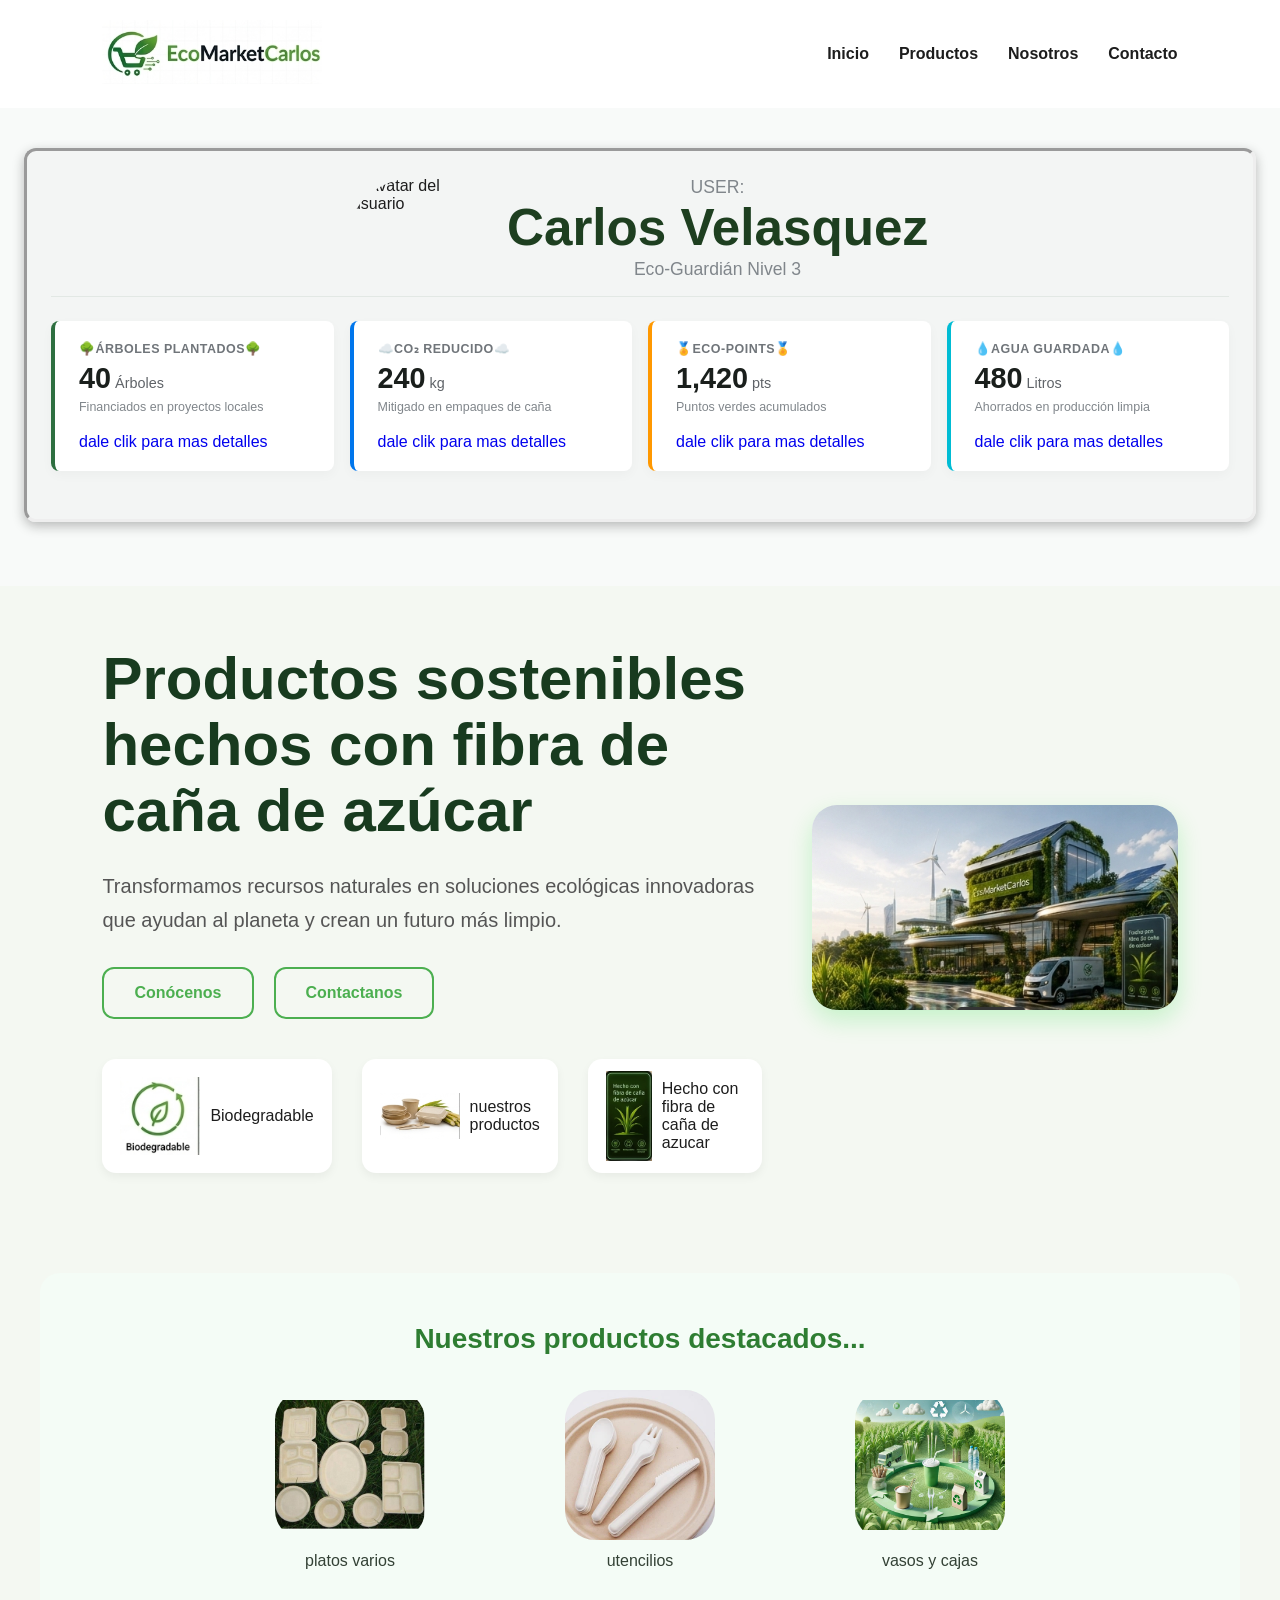
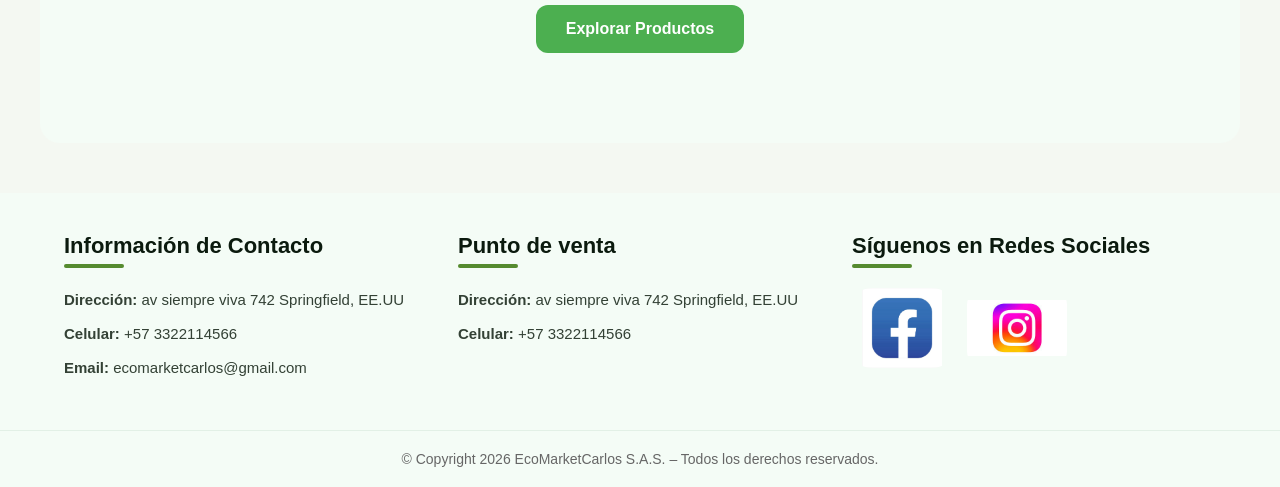
==== commit c4da2234: "agg detalles" ====
--- a/index.html
+++ b/index.html
@@ -41,25 +41,29 @@
                 <a href="#arboles" class="card card-border-green">
                     <div class="title">🌳ÁRBOLES PLANTADOS🌳</div>
                     <div class="value">40 <small>Árboles</small></div>
-                    <div class="subtitle">Financiados en proyectos locales</div>
+                    <div class="subtitle">Financiados en proyectos locales</div> <br>
+                    <p>dale clik para mas detalles</p>
                 </a>
             
                 <a href="#co2" class="card card-border-blue">
                     <div class="title">☁️CO₂ REDUCIDO☁️</div>
                     <div class="value">240 <small>kg</small></div>
-                    <div class="subtitle">Mitigado en empaques de caña</div>
+                    <div class="subtitle">Mitigado en empaques de caña</div> <br>
+                    <p>dale clik para mas detalles</p>
                 </a>
             
                 <a href="#points" class="card card-border-orange">
                     <div class="title">🏅ECO-POINTS🏅</div>
                     <div class="value">1,420 <small>pts</small></div>
-                    <div class="subtitle">Puntos verdes acumulados</div>
+                    <div class="subtitle">Puntos verdes acumulados</div> <br>
+                    <p>dale clik para mas detalles</p>
                 </a>
             
                 <a href="#agua" class="card card-border-cyan">
                     <div class="title">💧AGUA GUARDADA💧</div>
                     <div class="value">480 <small>Litros</small></div>
-                    <div class="subtitle">Ahorrados en producción limpia</div>
+                    <div class="subtitle">Ahorrados en producción limpia</div><br>
+                    <p>dale clik para mas detalles</p>
                 </a>
             
                 </div>
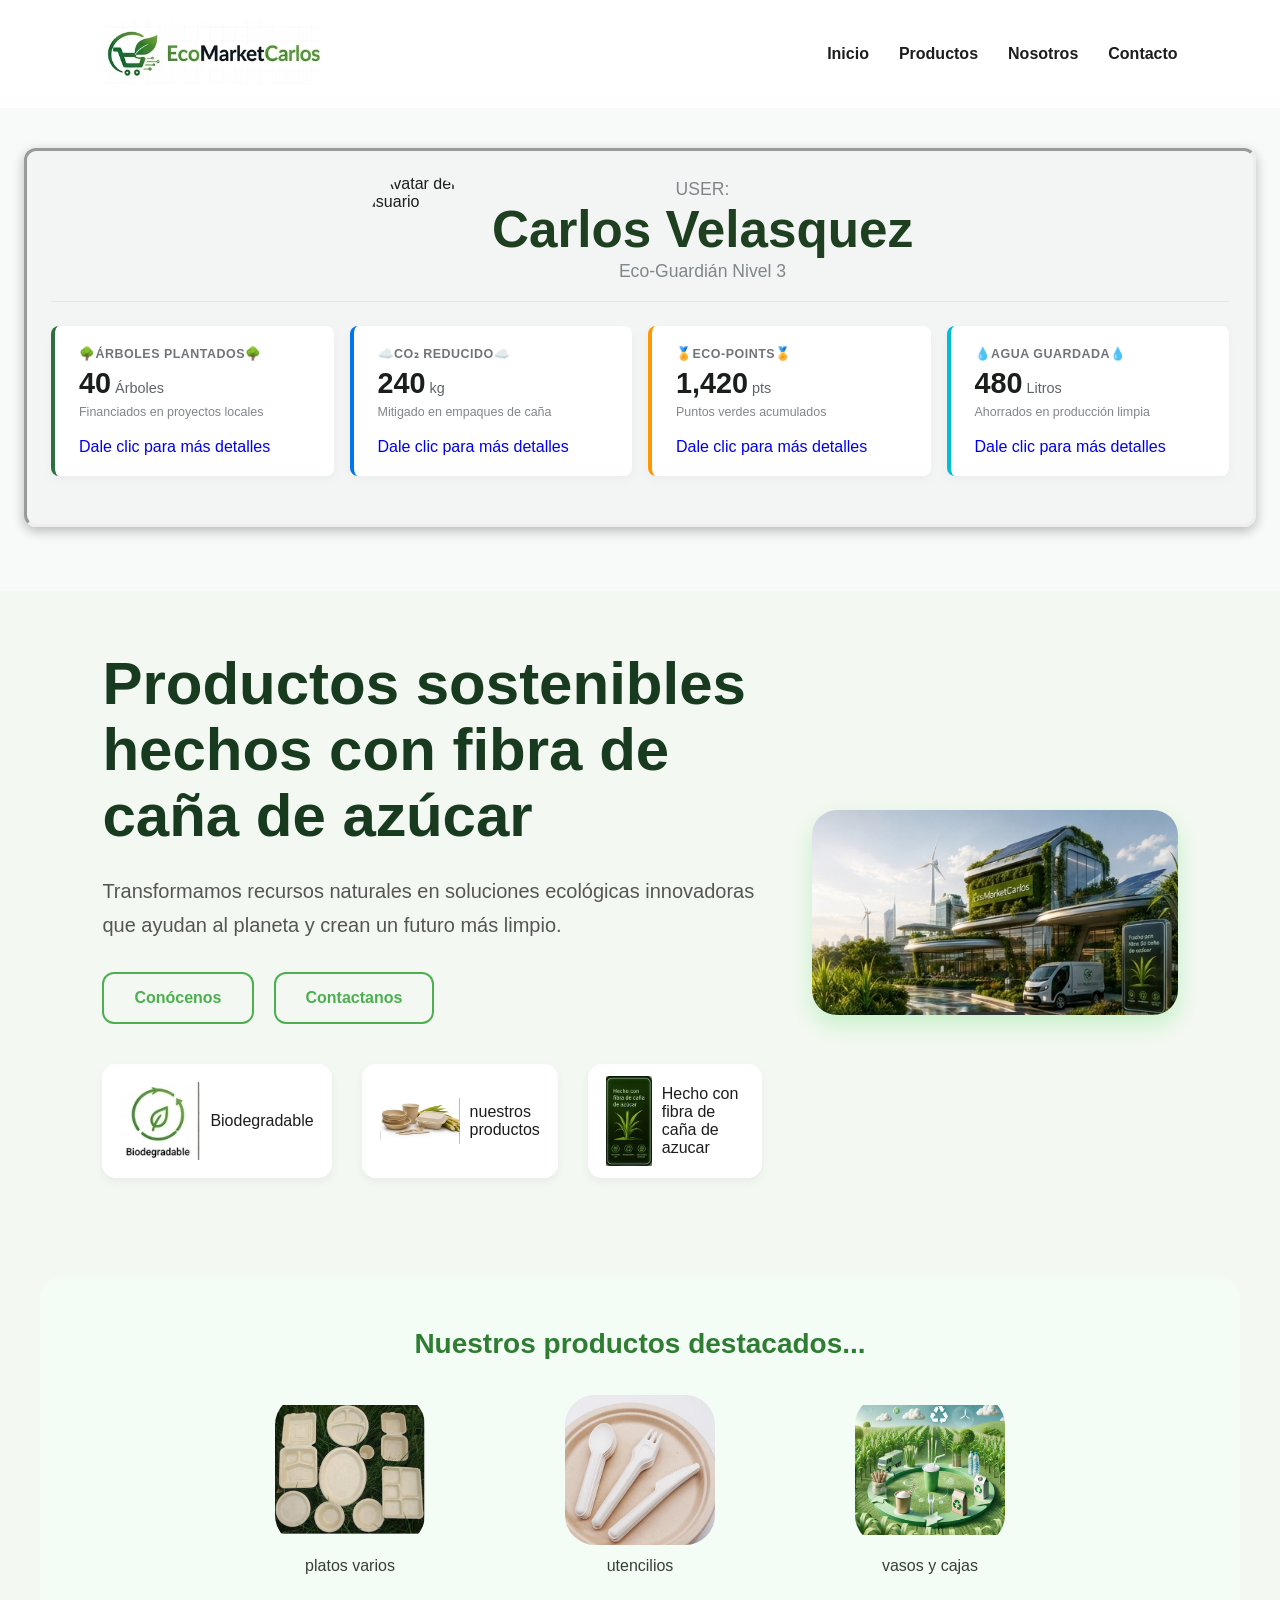
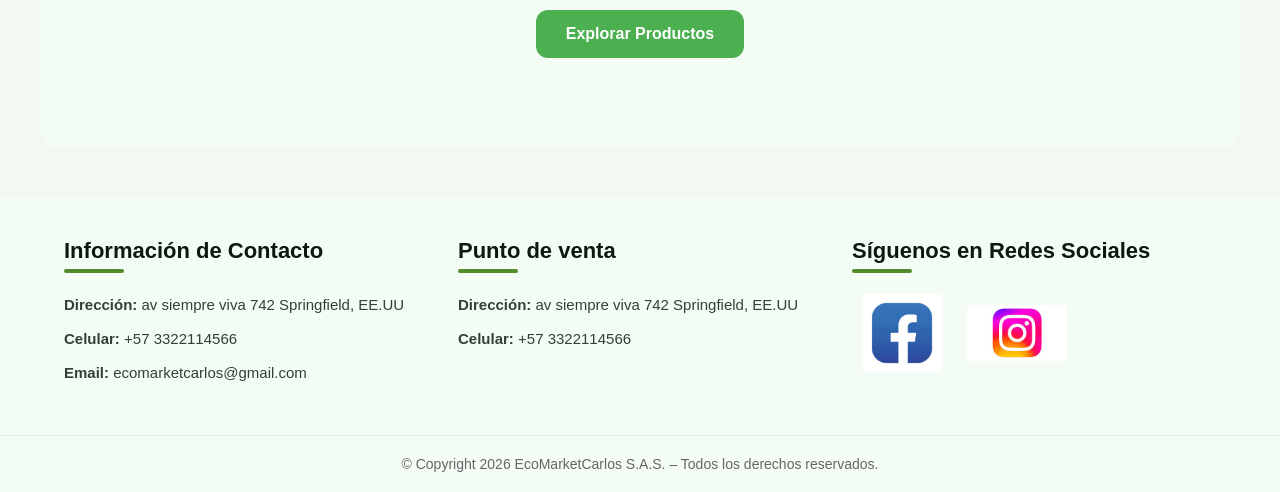
==== commit 785ddb54: "Feat: mejoras de algunos detalles" ====
--- a/index.html
+++ b/index.html
@@ -28,7 +28,7 @@
 
                 <div class="profile-widget">
                     <div class="profile-header">
-                        <img src="https://pbs.twimg.com/media/CvNSChYWEAAUKeg.jpg" alt="Avatar del usuario" class="avatar">
+                        <img src="https://img.freepik.com/vector-premium/icono-rostro-masculino-avatar-set-diseno-plano-perfiles-redes-sociales_1281173-3806.jpg?semt=ais_hybrid&w=740&q=80" alt="Avatar del usuario" class="avatar">
                         <div class="user-info">
                         <p>USER:</p>
                         <h2>Carlos Velasquez</h2>
@@ -42,28 +42,28 @@
                     <div class="title">🌳ÁRBOLES PLANTADOS🌳</div>
                     <div class="value">40 <small>Árboles</small></div>
                     <div class="subtitle">Financiados en proyectos locales</div> <br>
-                    <p>dale clik para mas detalles</p>
+                    <p>Dale clic para más detalles</p>
                 </a>
             
                 <a href="#co2" class="card card-border-blue">
                     <div class="title">☁️CO₂ REDUCIDO☁️</div>
                     <div class="value">240 <small>kg</small></div>
                     <div class="subtitle">Mitigado en empaques de caña</div> <br>
-                    <p>dale clik para mas detalles</p>
+                    <p>Dale clic para más detalles</p>
                 </a>
             
                 <a href="#points" class="card card-border-orange">
                     <div class="title">🏅ECO-POINTS🏅</div>
                     <div class="value">1,420 <small>pts</small></div>
                     <div class="subtitle">Puntos verdes acumulados</div> <br>
-                    <p>dale clik para mas detalles</p>
+                    <p>Dale clic para más detalles</p>
                 </a>
             
                 <a href="#agua" class="card card-border-cyan">
                     <div class="title">💧AGUA GUARDADA💧</div>
                     <div class="value">480 <small>Litros</small></div>
                     <div class="subtitle">Ahorrados en producción limpia</div><br>
-                    <p>dale clik para mas detalles</p>
+                    <p>Dale clic para más detalles</p>
                 </a>
             
                 </div>
@@ -76,7 +76,7 @@
                     <div class="bar" style="height: 20%;" data-txt="Ene:04/2026"></div>
                     <div class="bar" style="height: 45%;" data-txt="Feb:07/2026"></div>
                     <div class="bar" style="height: 70%;" data-txt="Mar:12/2026"></div>
-                    <div class="bar" style="height: 90%;" data-txt="abril:18/2026"></div>
+                    <div class="bar" style="height: 90%;" data-txt="Abr:18/2026"></div>
                     </div>
                     <a href="#" class="close-btn">✕ Cerrar detalle</a>
                 </div>
--- a/css/main.css
+++ b/css/main.css
@@ -353,8 +353,8 @@
 }
 
 .avatar {
-    width: 140px;
-    height: 100px;
+    width: 110px;
+    height: 110px;
     border-radius: 50%; 
     object-fit: cover;
 }
@@ -485,30 +485,32 @@
 
 
 .chart-sim {
-    background: #f1f3f2 !important;
-    height: 100px !important;
-    display: flex !important;
-    align-items: flex-end !important;
-    justify-content: space-around !important;
-    padding: 10px !important;
-    border-radius: 6px !important;
-    margin-bottom: 12px !important;
-}
+    background: #f1f3f2;
+    height: 100px;
+    display: flex;
+    align-items: flex-end;
+    justify-content: space-around;
+    padding: 10px;
+    border-radius: 6px;
+    margin-bottom: 12px;
+}
+
 .bar {
-    width: 50px !important;
-    background: #2e6f40 !important;
-    border-radius: 4px 4px 0 0 !important;
-    position: relative !important;
-}
+    width: 50px;
+    background: #2e6f40;
+    border-radius: 4px 4px 0 0;
+    position: relative;
+}
+
 .bar::after {
-    content: attr(data-txt) !important;
-    position: absolute !important;
-    top: -18px !important;
-    left: 50% !important;
-    transform: translateX(-50%) !important;
-    font-size: 0.72rem !important;
-    color: #333333 !important;
-    white-space: nowrap !important;
+    content: attr(data-txt);
+    position: absolute;
+    top: -18px;
+    left: 50%;
+    transform: translateX(-50%);
+    font-size: 0.72rem;
+    color: #333333;
+    white-space: nowrap;
 }
 
 .informacion2{ display: flex;
